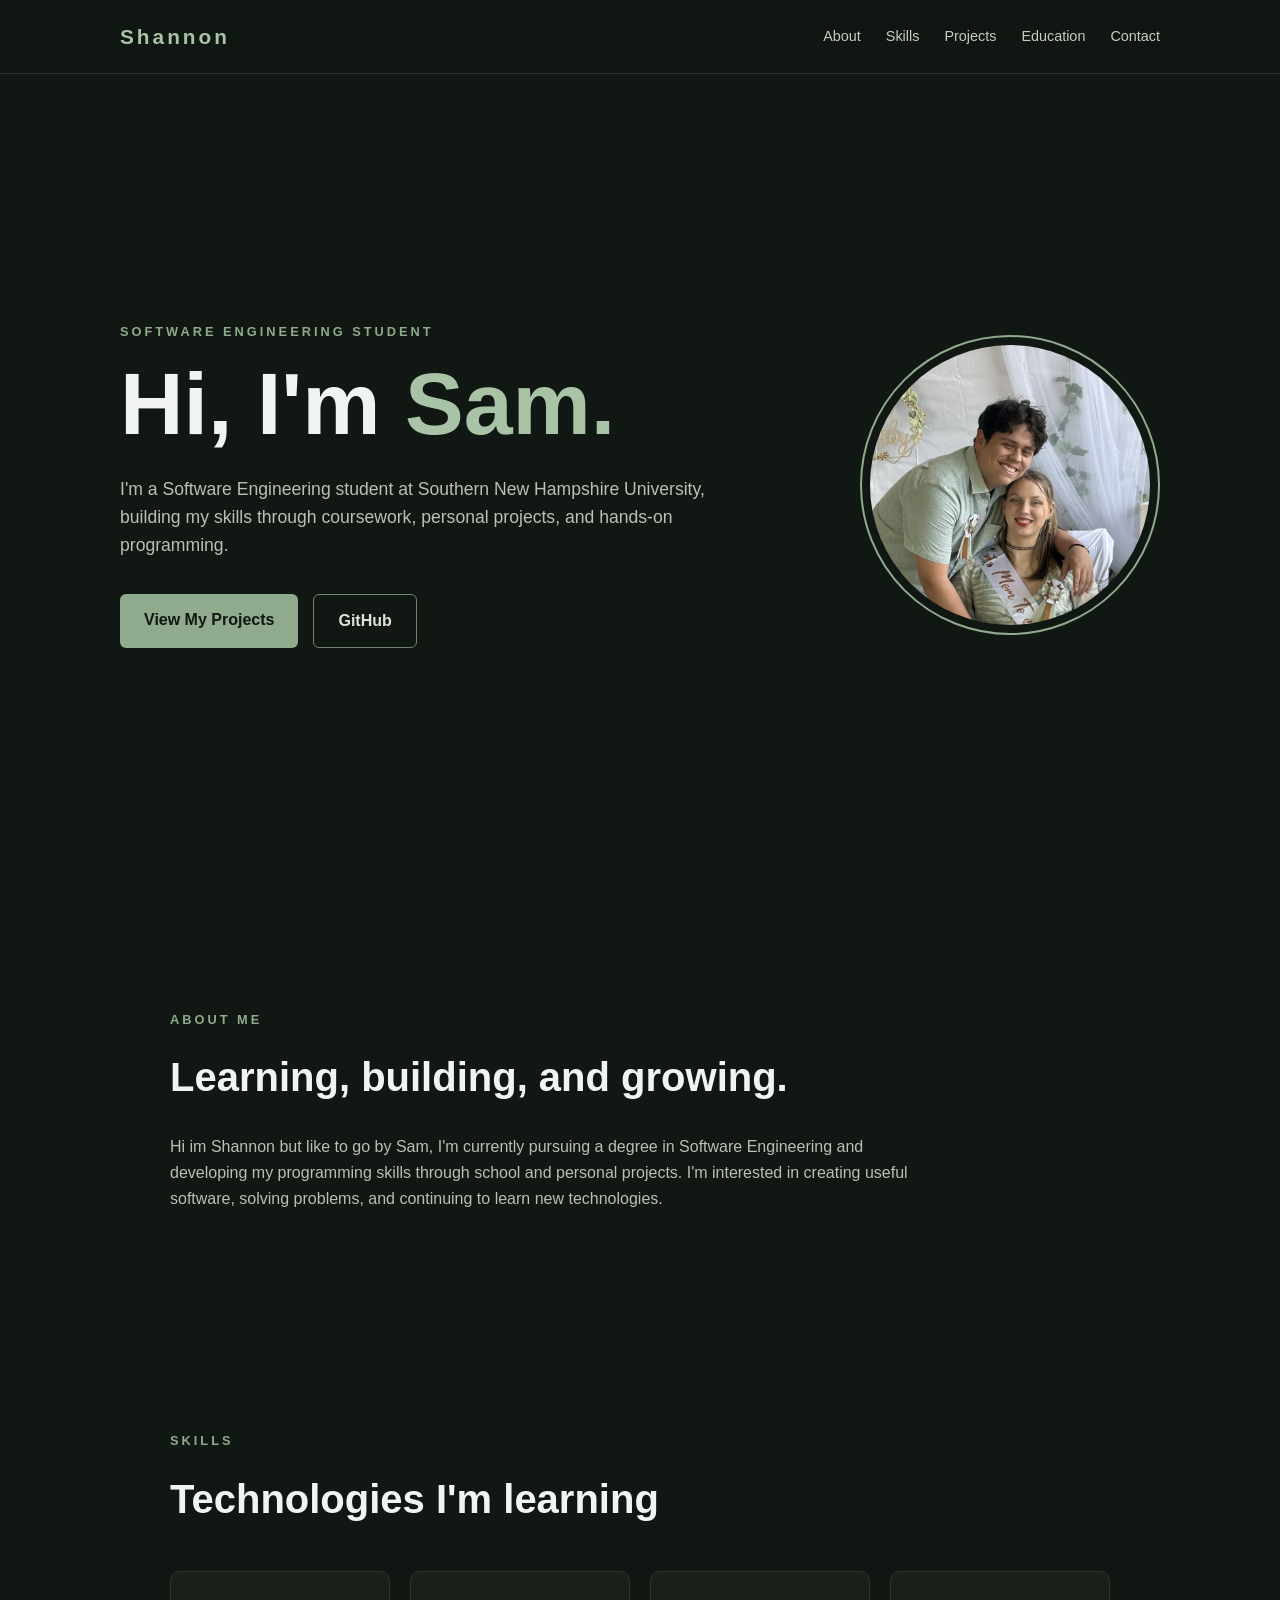
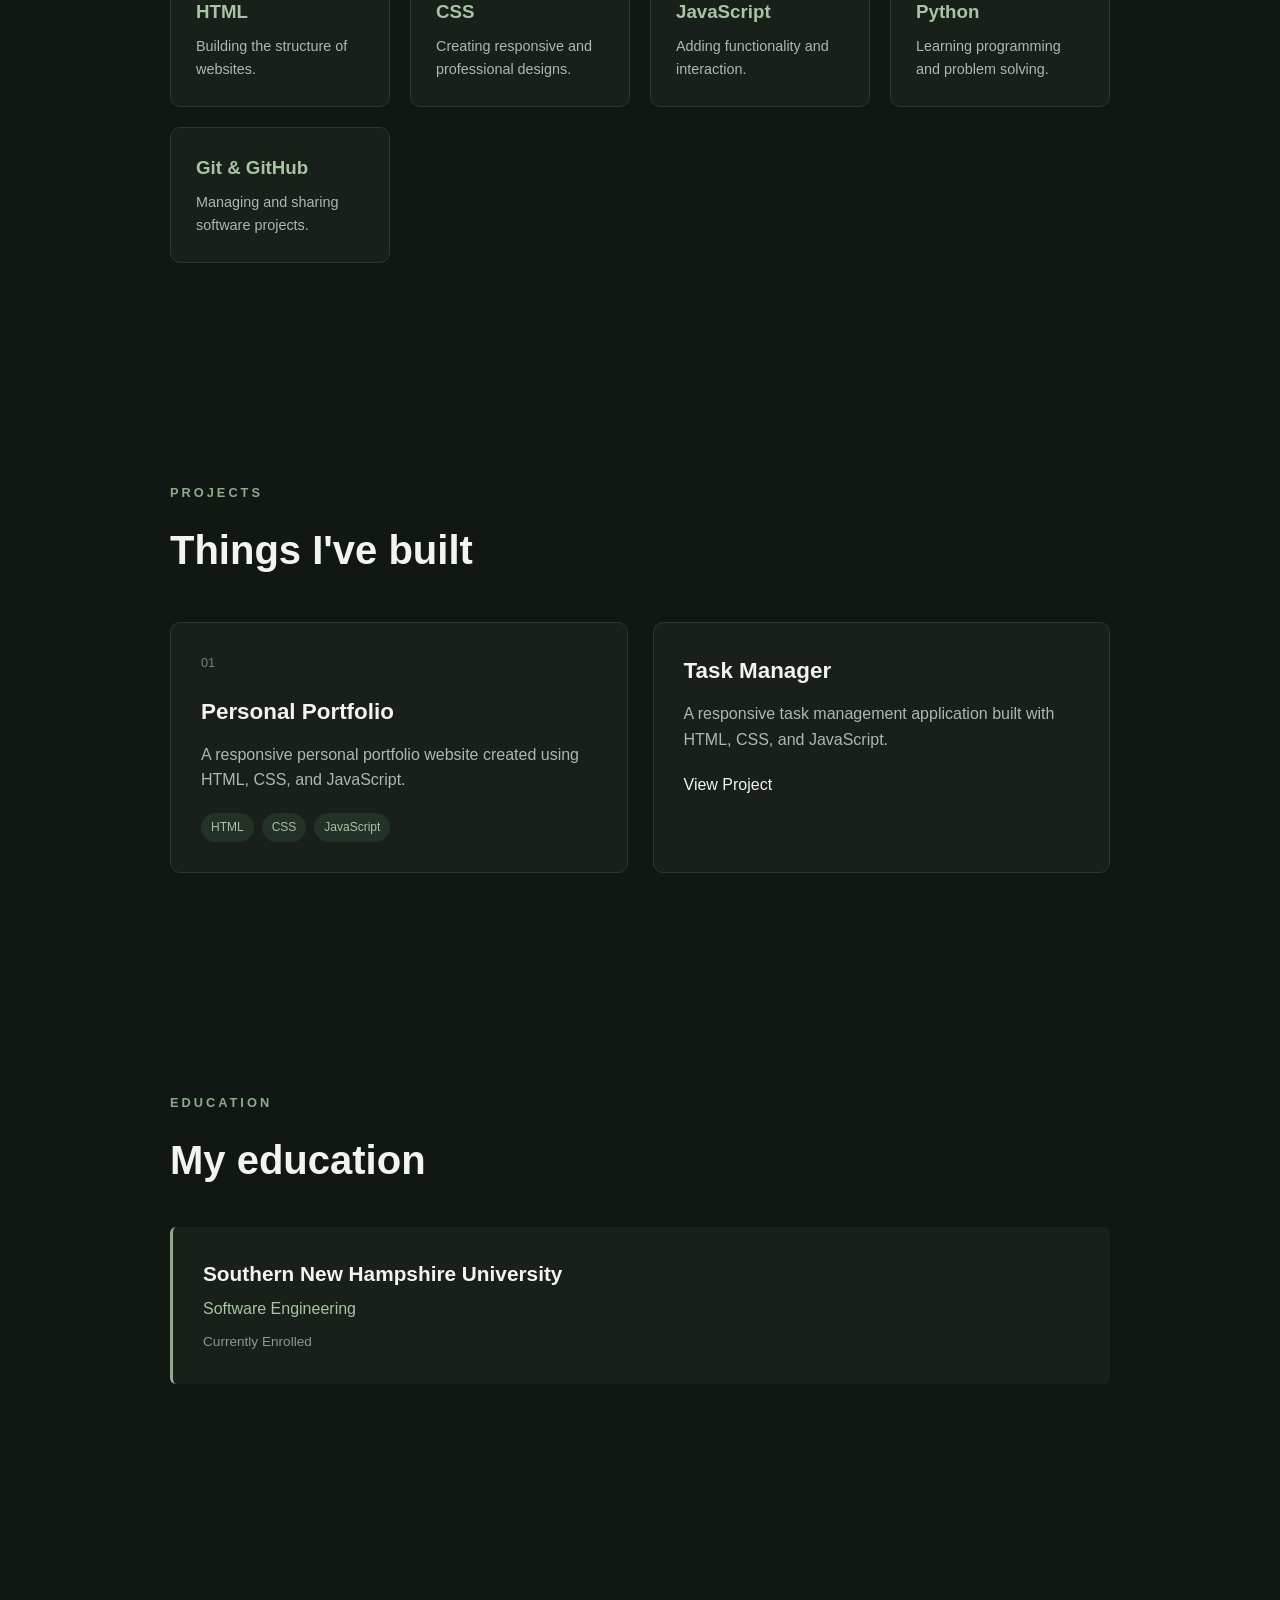
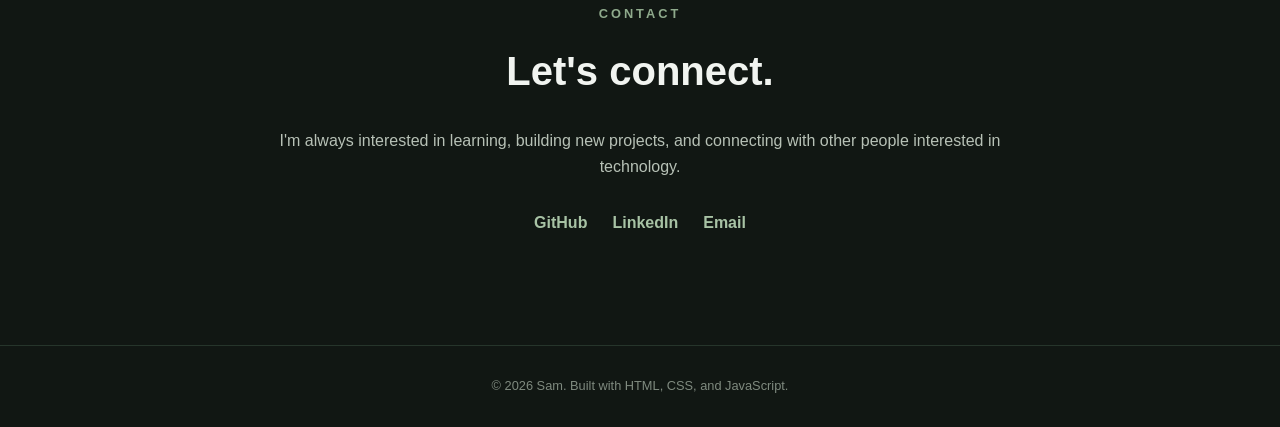
==== index.html @ 5ad1a001 "Initial portfolio and Task Manager project" ====
<!DOCTYPE html>
<html lang="en">
<head>
    <meta charset="UTF-8">
    <meta name="viewport" content="width=device-width, initial-scale=1.0">
    <title>Shannon | Software Engineering Student</title>

    <link rel="stylesheet" href="style.css">
</head>

<body>

    <!-- Navigation -->
    <header>
        <nav class="navbar">
            <a href="#" class="logo">Shannon</a>

            <div class="nav-links">
                <a href="#about">About</a>
                <a href="#skills">Skills</a>
                <a href="#projects">Projects</a>
                <a href="#education">Education</a>
                <a href="#contact">Contact</a>
            </div>
        </nav>
    </header>


    <!-- Hero Section -->
    <main>

        <section class="hero">

            <div class="hero-text">
                <p class="eyebrow">SOFTWARE ENGINEERING STUDENT</p>

                <h1>
                    Hi, I'm <span>Sam.</span>
                </h1>

                <p class="hero-description">
                    I'm a Software Engineering student at Southern New Hampshire
                    University, building my skills through coursework, personal
                    projects, and hands-on programming.
                </p>

                <div class="hero-buttons">
                    <a href="#projects" class="button primary-button">
                        View My Projects
                    </a>

                    <a href="#" class="button secondary-button">
                        GitHub
                    </a>
                </div>
            </div>


            <!-- Profile Photo -->
            <div class="profile-container">
                <div class="profile-ring">
                    <img src="images/profile.jpg.jpeg" alt="Shannon's profile photo">
                </div>
            </div>

        </section>


        <!-- About Section -->
        <section id="about" class="section">

            <p class="section-label">ABOUT ME</p>

            <h2>Learning, building, and growing.</h2>

            <p>
                Hi im Shannon but like to go by Sam, I'm currently pursuing a degree in Software Engineering and
                developing my programming skills through school and personal
                projects. I'm interested in creating useful software, solving
                problems, and continuing to learn new technologies.
            </p>

        </section>


        <!-- Skills Section -->
        <section id="skills" class="section">

            <p class="section-label">SKILLS</p>

            <h2>Technologies I'm learning</h2>

            <div class="skills-grid">

                <div class="skill-card">
                    <h3>HTML</h3>
                    <p>Building the structure of websites.</p>
                </div>

                <div class="skill-card">
                    <h3>CSS</h3>
                    <p>Creating responsive and professional designs.</p>
                </div>

                <div class="skill-card">
                    <h3>JavaScript</h3>
                    <p>Adding functionality and interaction.</p>
                </div>

                <div class="skill-card">
                    <h3>Python</h3>
                    <p>Learning programming and problem solving.</p>
                </div>

                <div class="skill-card">
                    <h3>Git & GitHub</h3>
                    <p>Managing and sharing software projects.</p>
                </div>

            </div>

        </section>


        <!-- Projects Section -->
        <section id="projects" class="section">

            <p class="section-label">PROJECTS</p>

            <h2>Things I've built</h2>

            <div class="projects-grid">

                <article class="project-card">
                    <div class="project-number">01</div>

                    <h3>Personal Portfolio</h3>

                    <p>
                        A responsive personal portfolio website created using
                        HTML, CSS, and JavaScript.
                    </p>

                    <div class="project-tags">
                        <span>HTML</span>
                        <span>CSS</span>
                        <span>JavaScript</span>
                    </div>
                </article>


               <div class="project-card">
    <h3>Task Manager</h3>

    <p>
        A responsive task management application built with
        HTML, CSS, and JavaScript.
    </p>

    <a href="task-manager/index.html" class="project-link">
        View Project
    </a>
</div>

        </section>


        <!-- Education Section -->
        <section id="education" class="section">

            <p class="section-label">EDUCATION</p>

            <h2>My education</h2>

            <div class="education-card">

                <h3>Southern New Hampshire University</h3>

                <p>
                    Software Engineering
                </p>

                <span>Currently Enrolled</span>

            </div>

        </section>


        <!-- Contact Section -->
        <section id="contact" class="section contact-section">

            <p class="section-label">CONTACT</p>

            <h2>Let's connect.</h2>

            <p>
                I'm always interested in learning, building new projects,
                and connecting with other people interested in technology.
            </p>

            <div class="contact-links">
                <a href="#">GitHub</a>
                <a href="#">LinkedIn</a>
                <a href="mailto:your-email@example.com">Email</a>
            </div>

        </section>

    </main>


    <!-- Footer -->
    <footer>
        <p>© 2026 Sam. Built with HTML, CSS, and JavaScript.</p>
    </footer>


    <script src="script.js"></script>

</body>
</html>
---- style.css ----
/* ================================
   General Styles
================================ */

* {
    margin: 0;
    padding: 0;
    box-sizing: border-box;
    scroll-behavior: smooth;
}

body {
    font-family: Arial, Helvetica, sans-serif;
    background: #111713;
    color: #f1f4f0;
    line-height: 1.6;
}

a {
    color: inherit;
    text-decoration: none;
}


/* ================================
   Navigation
================================ */

header {
    width: 100%;
    position: fixed;
    top: 0;
    z-index: 1000;
    background: rgba(17, 23, 19, 0.9);
    backdrop-filter: blur(10px);
    border-bottom: 1px solid #26352b;
}

.navbar {
    max-width: 1100px;
    margin: auto;
    padding: 20px 30px;

    display: flex;
    justify-content: space-between;
    align-items: center;
}

.logo {
    font-size: 1.3rem;
    font-weight: bold;
    letter-spacing: 3px;
    color: #a8c3a5;
}

.nav-links {
    display: flex;
    gap: 25px;
}

.nav-links a {
    color: #c4cec3;
    font-size: 0.9rem;
    transition: color 0.3s ease;
}

.nav-links a:hover {
    color: #a8c3a5;
}


/* ================================
   Hero Section
================================ */

.hero {
    min-height: 100vh;
    max-width: 1100px;
    margin: auto;
    padding: 150px 30px 80px;

    display: flex;
    align-items: center;
    justify-content: space-between;
    gap: 60px;
}

.hero-text {
    max-width: 650px;
}

.eyebrow,
.section-label {
    color: #8faa8c;
    font-size: 0.8rem;
    font-weight: bold;
    letter-spacing: 3px;
    margin-bottom: 15px;
}

.hero h1 {
    font-size: clamp(3rem, 7vw, 5.5rem);
    line-height: 1.05;
    margin-bottom: 25px;
}

.hero h1 span {
    color: #a8c3a5;
}

.hero-description {
    color: #b7c1b6;
    font-size: 1.1rem;
    max-width: 600px;
    margin-bottom: 35px;
}


/* ================================
   Buttons
================================ */

.hero-buttons {
    display: flex;
    gap: 15px;
    flex-wrap: wrap;
}

.button {
    padding: 13px 24px;
    border-radius: 6px;
    font-weight: bold;
    transition: all 0.3s ease;
}

.primary-button {
    background: #8faa8c;
    color: #111713;
}

.primary-button:hover {
    background: #b1c9ae;
    transform: translateY(-2px);
}

.secondary-button {
    border: 1px solid #718570;
    color: #dce4da;
}

.secondary-button:hover {
    background: #1d281f;
    border-color: #a8c3a5;
}


/* ================================
   Profile Photo
================================ */

.profile-container {
    display: flex;
    justify-content: center;
    align-items: center;
}

.profile-ring {
    width: 300px;
    height: 300px;

    padding: 8px;
    border: 2px solid #8faa8c;
    border-radius: 50%;
}

.profile-ring img {
    width: 100%;
    height: 100%;

    object-fit: cover;
    border-radius: 50%;

    display: block;
}


/* ================================
   Sections
================================ */

.section {
    max-width: 1000px;
    margin: auto;
    padding: 110px 30px;
}

.section h2 {
    font-size: 2.5rem;
    margin-bottom: 25px;
}

.section > p:not(.section-label) {
    color: #b7c1b6;
    max-width: 750px;
}


/* ================================
   Skills
================================ */

.skills-grid {
    margin-top: 40px;

    display: grid;
    grid-template-columns: repeat(auto-fit, minmax(180px, 1fr));
    gap: 20px;
}

.skill-card {
    padding: 25px;
    background: #182019;
    border: 1px solid #29372d;
    border-radius: 10px;

    transition: transform 0.3s ease,
                border-color 0.3s ease;
}

.skill-card:hover {
    transform: translateY(-5px);
    border-color: #8faa8c;
}

.skill-card h3 {
    color: #a8c3a5;
    margin-bottom: 8px;
}

.skill-card p {
    color: #aeb8ad;
    font-size: 0.9rem;
}


/* ================================
   Projects
================================ */

.projects-grid {
    margin-top: 40px;

    display: grid;
    grid-template-columns: repeat(auto-fit, minmax(280px, 1fr));
    gap: 25px;
}

.project-card {
    padding: 30px;
    background: #182019;
    border: 1px solid #29372d;
    border-radius: 10px;

    transition: transform 0.3s ease,
                border-color 0.3s ease;
}

.project-card:hover {
    transform: translateY(-5px);
    border-color: #8faa8c;
}

.project-number {
    color: #718570;
    font-size: 0.8rem;
    margin-bottom: 20px;
}

.project-card h3 {
    font-size: 1.4rem;
    margin-bottom: 12px;
}

.project-card p {
    color: #aeb8ad;
    margin-bottom: 20px;
}

.project-tags {
    display: flex;
    flex-wrap: wrap;
    gap: 8px;
}

.project-tags span {
    padding: 5px 10px;
    border-radius: 20px;
    background: #243126;
    color: #a8c3a5;
    font-size: 0.75rem;
}


/* ================================
   Education
================================ */

.education-card {
    margin-top: 35px;
    padding: 30px;

    background: #182019;
    border-left: 3px solid #8faa8c;
    border-radius: 6px;
}

.education-card h3 {
    font-size: 1.3rem;
    margin-bottom: 5px;
}

.education-card p {
    color: #a8c3a5;
}

.education-card span {
    display: inline-block;
    margin-top: 10px;
    color: #8d988c;
    font-size: 0.85rem;
}


/* ================================
   Contact
================================ */

.contact-section {
    text-align: center;
}

.contact-section > p:not(.section-label) {
    margin: 0 auto 30px;
}

.contact-links {
    display: flex;
    justify-content: center;
    gap: 25px;
    flex-wrap: wrap;
}

.contact-links a {
    color: #a8c3a5;
    font-weight: bold;
}

.contact-links a:hover {
    color: #d1e0ce;
}


/* ================================
   Footer
================================ */

footer {
    padding: 30px;
    text-align: center;
    border-top: 1px solid #26352b;
    color: #7f8a7f;
    font-size: 0.8rem;
}


/* ================================
   Mobile
================================ */

@media (max-width: 750px) {

    .nav-links {
        display: none;
    }

    .hero {
        flex-direction: column-reverse;
        text-align: center;
        padding-top: 130px;
    }

    .hero-description {
        margin-left: auto;
        margin-right: auto;
    }

    .hero-buttons {
        justify-content: center;
    }

    .profile-ring {
        width: 220px;
        height: 220px;
    }

    .section {
        text-align: center;
    }

    .skills-grid,
    .projects-grid {
        text-align: left;
    }
}
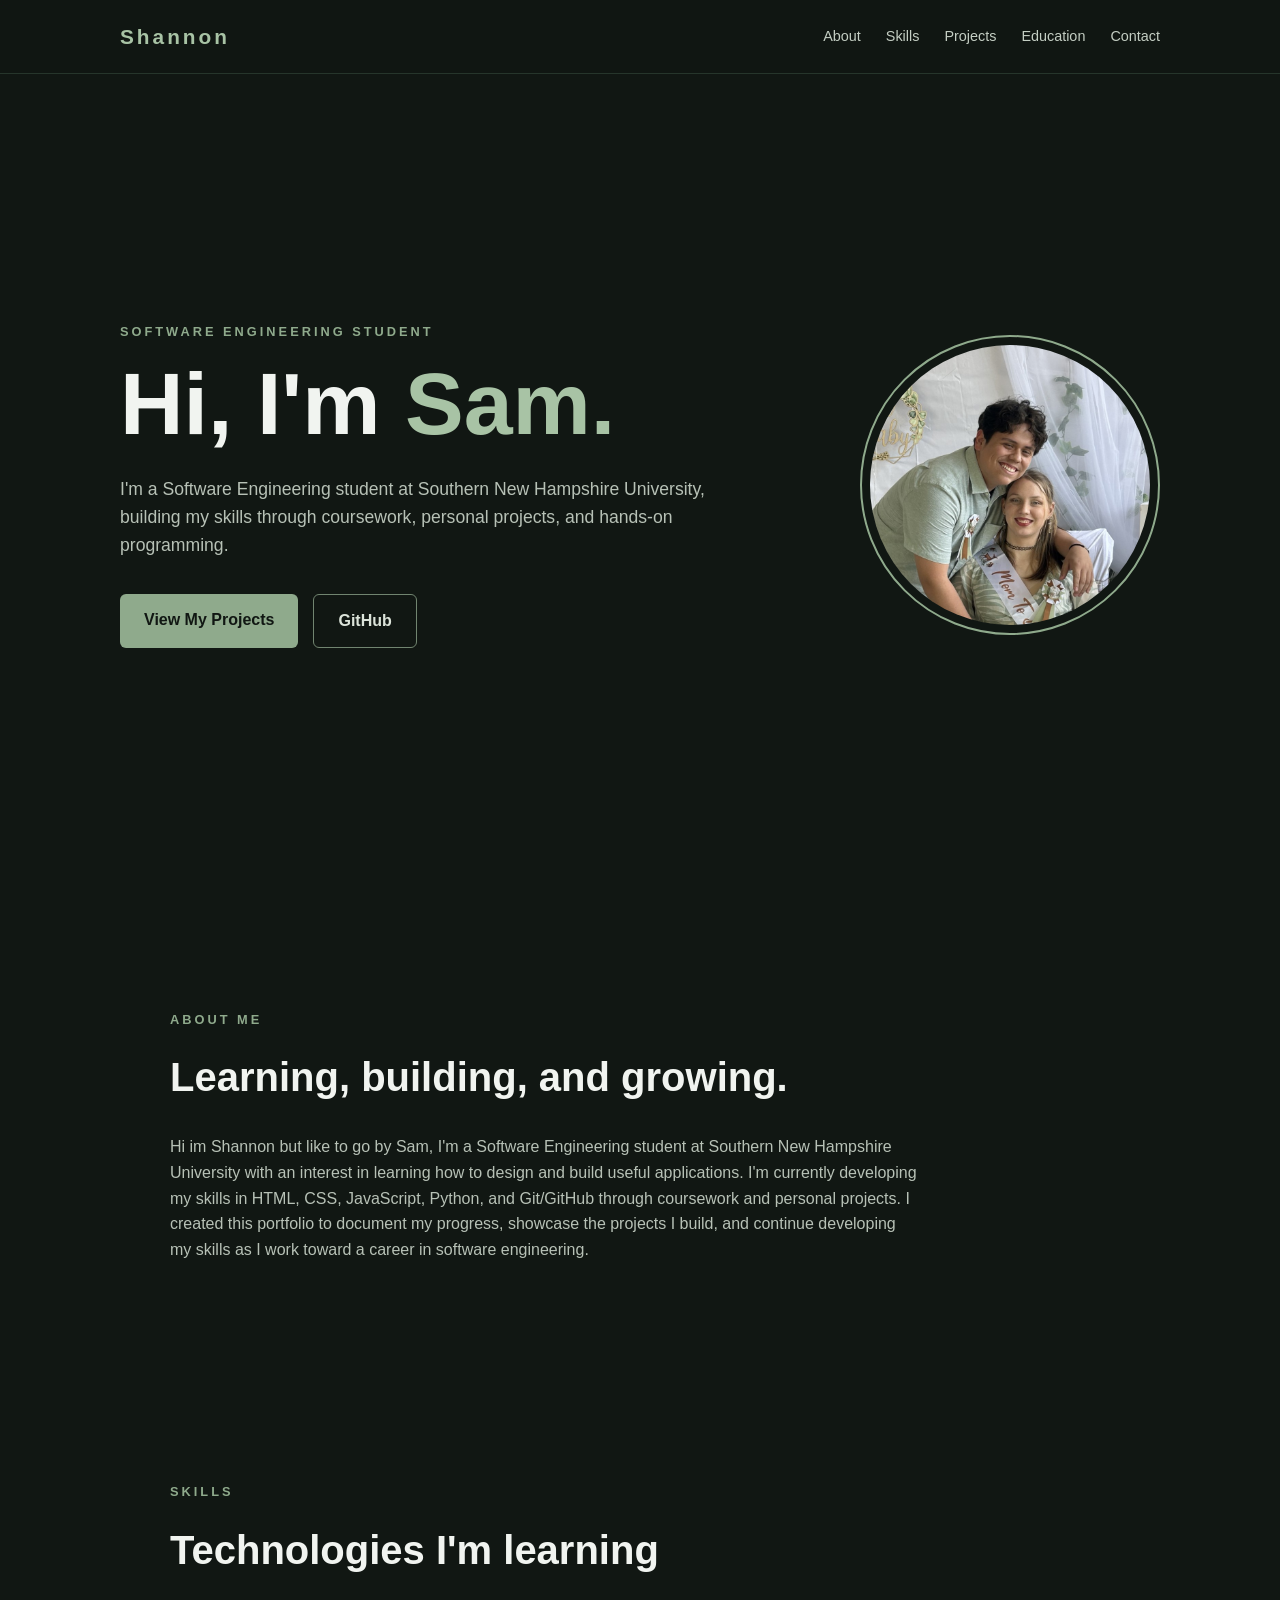
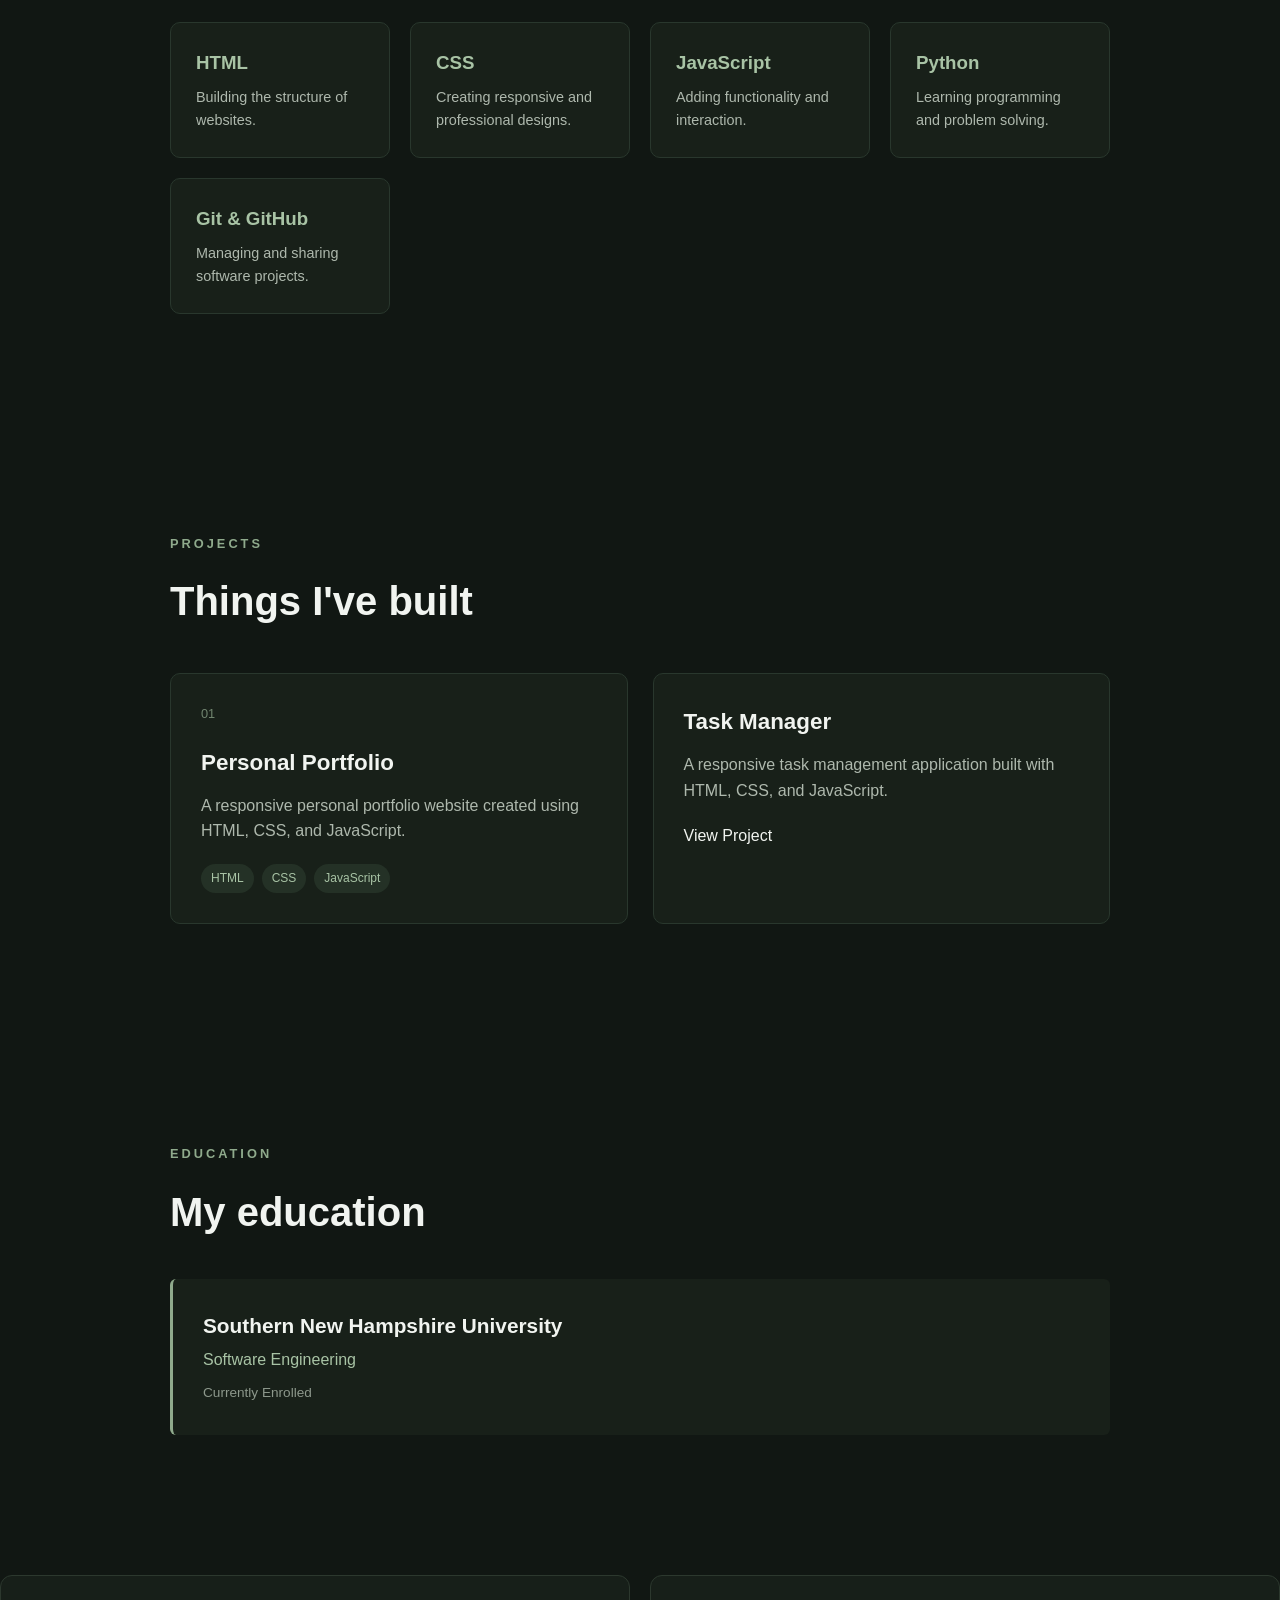
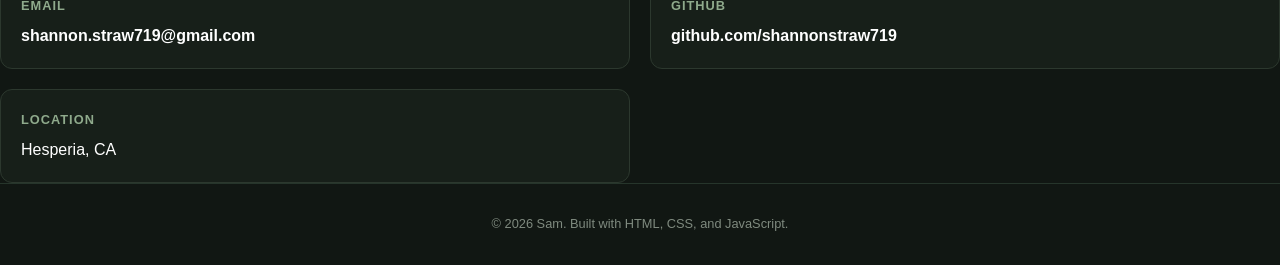
==== commit b6b7531f: "Update contact information and About Me section" ====
--- a/index.html
+++ b/index.html
@@ -74,10 +74,9 @@
             <h2>Learning, building, and growing.</h2>
 
             <p>
-                Hi im Shannon but like to go by Sam, I'm currently pursuing a degree in Software Engineering and
-                developing my programming skills through school and personal
-                projects. I'm interested in creating useful software, solving
-                problems, and continuing to learn new technologies.
+                Hi im Shannon but like to go by Sam, I'm a Software Engineering student at Southern New Hampshire University with an interest in learning how to design and build useful applications. I'm currently developing my skills in HTML, CSS, JavaScript, Python, and Git/GitHub through coursework and personal projects.
+
+I created this portfolio to document my progress, showcase the projects I build, and continue developing my skills as I work toward a career in software engineering.
             </p>
 
         </section>
@@ -186,28 +185,33 @@
 
         </section>
 
-
-        <!-- Contact Section -->
-        <section id="contact" class="section contact-section">
-
-            <p class="section-label">CONTACT</p>
-
-            <h2>Let's connect.</h2>
-
-            <p>
-                I'm always interested in learning, building new projects,
-                and connecting with other people interested in technology.
-            </p>
-
-            <div class="contact-links">
-                <a href="#">GitHub</a>
-                <a href="#">LinkedIn</a>
-                <a href="mailto:your-email@example.com">Email</a>
-            </div>
-
-        </section>
-
-    </main>
+<div class="contact-links">
+
+    <div class="contact-item">
+        <span class="contact-label">Email</span>
+        <a href="https://mail.google.com/mail/?view=cm&fs=1&to=shannon.straw719@gmail.com"
+           target="_blank"
+           rel="noopener noreferrer">
+            shannon.straw719@gmail.com
+        </a>
+    </div>
+
+    <div class="contact-item">
+        <span class="contact-label">GitHub</span>
+        <a href="https://github.com/shannonstraw719"
+           target="_blank"
+           rel="noopener noreferrer">
+            github.com/shannonstraw719
+        </a>
+    </div>
+
+    <div class="contact-item">
+        <span class="contact-label">Location</span>
+        <span>Hesperia, CA</span>
+    </div>
+
+</div>
+</section>
 
 
     <!-- Footer -->
--- a/style.css
+++ b/style.css
@@ -412,3 +412,45 @@
         text-align: left;
     }
 }
+/* Contact Information */
+
+.contact-links {
+    display: grid;
+    grid-template-columns: repeat(2, 1fr);
+    gap: 20px;
+    margin-top: 30px;
+}
+
+.contact-item {
+    background: #171f19;
+    border: 1px solid #2c382e;
+    border-radius: 12px;
+    padding: 20px;
+    display: flex;
+    flex-direction: column;
+    gap: 6px;
+}
+
+.contact-label {
+    color: #8faa8c;
+    font-size: 0.8rem;
+    font-weight: 600;
+    text-transform: uppercase;
+    letter-spacing: 1px;
+}
+
+.contact-item a,
+.contact-item span:not(.contact-label) {
+    color: #ffffff;
+    text-decoration: none;
+}
+
+.contact-item a:hover {
+    color: #a8c3a5;
+}
+
+@media (max-width: 600px) {
+    .contact-links {
+        grid-template-columns: 1fr;
+    }
+}
